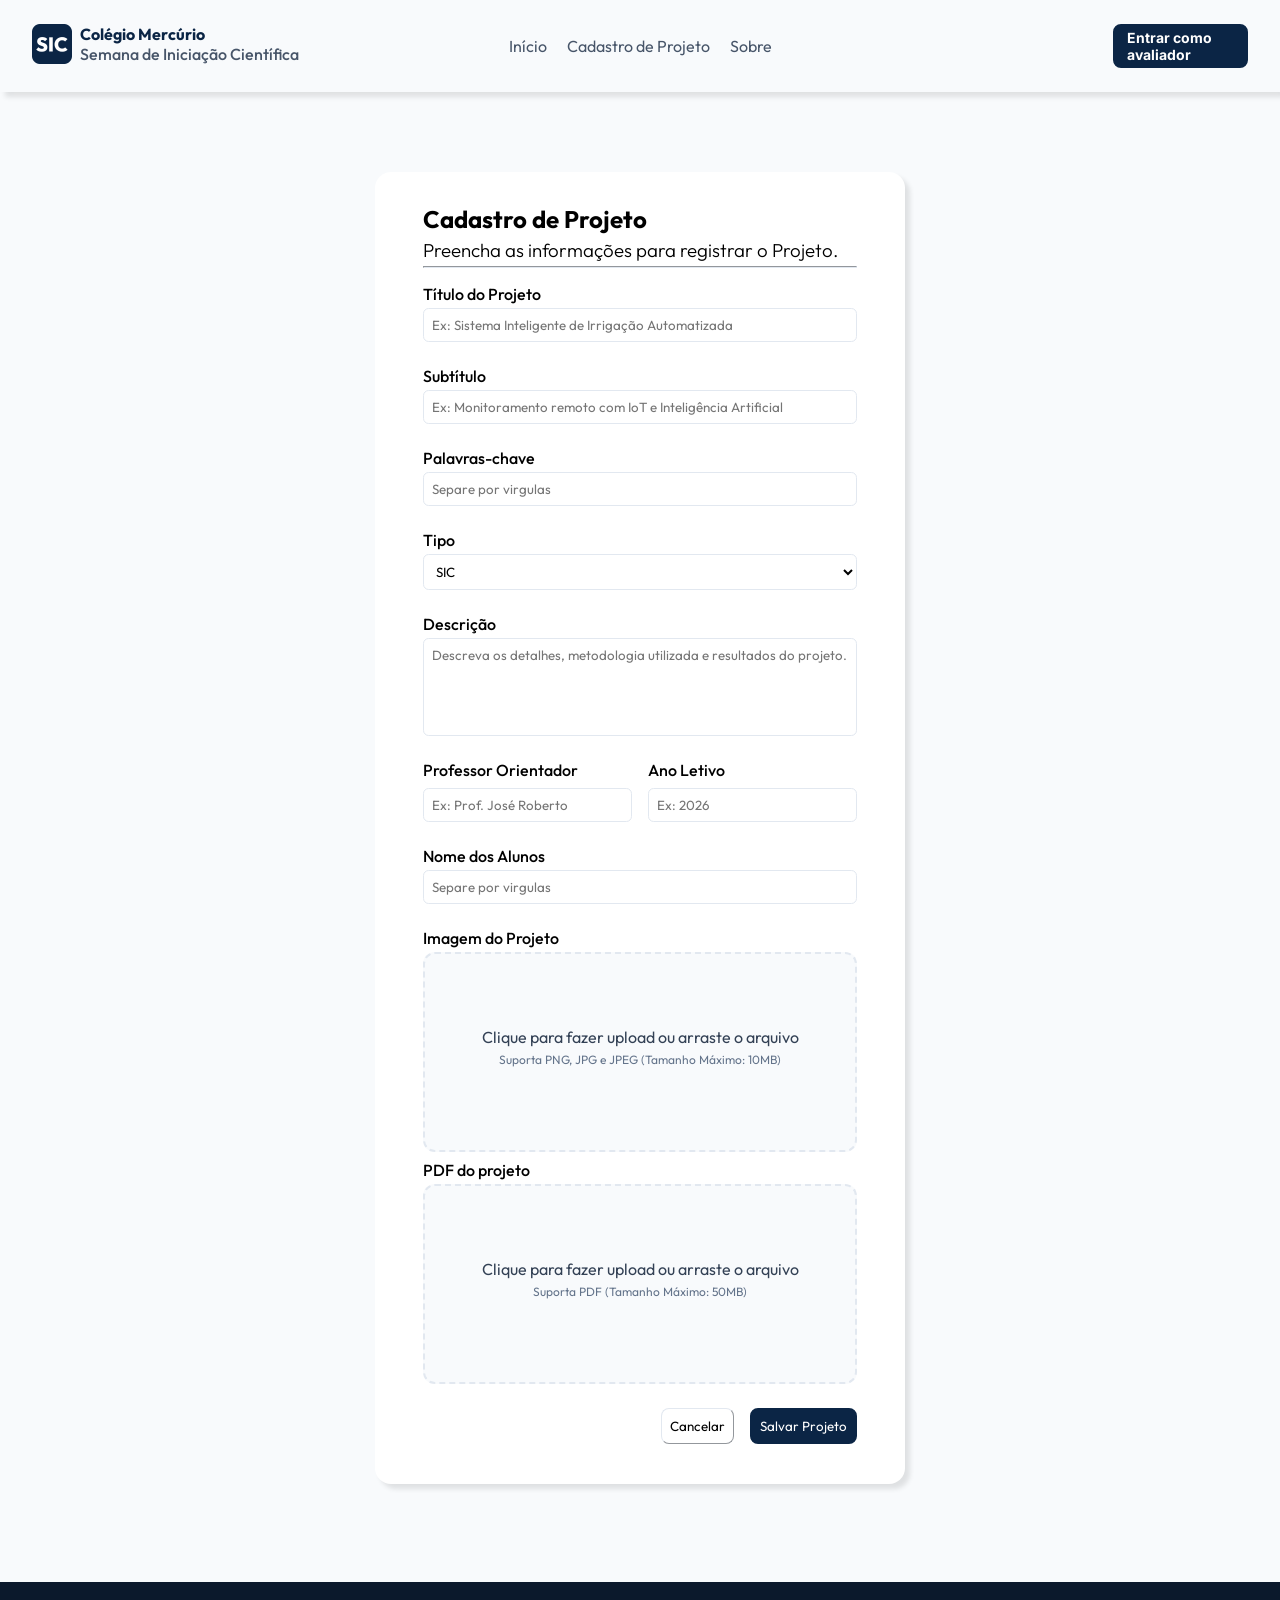
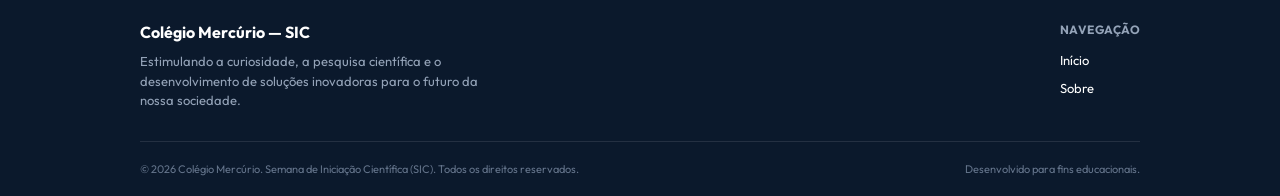
==== cadastro-projeto.html @ 9bd65e4a "Consertar css errado, suporte para PDF no cadastro de projeto" ====
<!doctype html>
<html lang="pt-br">
    <head>
        <meta charset="UTF-8" />
        <meta name="viewport" content="width=device-width, initial-scale=1.0" />
        <link rel="stylesheet" href="css/style.css" />
        <link rel="stylesheet" href="css/form.css" />
        <link rel="stylesheet" href="css/cadastro.css" />
        <link
            href="https://cdn.boxicons.com/3.0.8/fonts/basic/boxicons.min.css"
            rel="stylesheet"
        />
        <link
            href="https://cdn.boxicons.com/3.0.8/fonts/brands/boxicons-brands.min.css"
            rel="stylesheet"
        />
        <script src="scripts/cadastro-projeto.js"></script>
        <title>Cadastro - Colégio Mercúrio</title>
    </head>
    <body>
        <nav>
            <div class="logo">
                <a href="index.html"
                    ><img class="logoImg" src="assets/images/logo.png"
                /></a>
                <div class="logoTexts">
                    <h2>Colégio Mercúrio</h2>
                    <h3>Semana de Iniciação Científica</h3>
                </div>
            </div>
            <div class="links">
                <a href="index.html">Início</a>
                <a href="cadastro-projeto.html">Cadastro de Projeto</a>
                <a href="sobre.html">Sobre</a>
            </div>
            <div class="signIn">
                <a href="login.html"
                    ><i class="bx bx-user"></i>Entrar como avaliador</a
                >
            </div>
        </nav>
        <section class="middle">
            <div class="form">
                <h2>Cadastro de Projeto</h2>
                <h3>Preencha as informações para registrar o Projeto.</h3>
                <hr />
                <label for="title">Título do Projeto</label>
                <input
                    type="text"
                    id="title"
                    placeholder="Ex: Sistema Inteligente de Irrigação Automatizada"
                />
                <label for="subtitle">Subtítulo</label>
                <input
                    type="text"
                    id="subtitle"
                    placeholder="Ex: Monitoramento remoto com IoT e Inteligência Artificial"
                />
                <label for="tags">Palavras-chave</label>
                <input
                    type="text"
                    id="tags"
                    placeholder="Separe por virgulas"
                />
                <label for="type">Tipo</label>
                <select id="type">
                    <option value="SIC">SIC</option>
                    <option value="SIP">SIP</option>
                </select>
                <label for="description">Descrição</label>
                <textarea
                    type="text"
                    id="description"
                    placeholder="Descreva os detalhes, metodologia utilizada e resultados do projeto."
                    cols="50"
                    rows="5"
                ></textarea>
                <div class="row">
                    <div class="column flex-fill">
                        <label for="professor">Professor Orientador</label>
                        <input
                            type="text"
                            id="professor"
                            placeholder="Ex: Prof. José Roberto"
                        />
                    </div>
                    <div class="column flex-fill">
                        <label for="year">Ano Letivo</label>
                        <input type="text" id="year" placeholder="Ex: 2026" />
                    </div>
                </div>
                <label for="authors">Nome dos Alunos</label>
                <input
                    type="text"
                    id="authors"
                    placeholder="Separe por virgulas"
                />
                <label for="dropZoneImage">Imagem do Projeto</label>
                <div class="drop-zone" id="dropZoneImage">
                    <input
                        type="file"
                        id="fileInputImage"
                        accept="image/jpeg,image/png,image/jpg"
                        hidden
                    />
                    <div class="drop-zone-content">
                        <i class="bx bx-image-plus"></i>
                        <p class="drop-zone-text">
                            Clique para fazer upload ou arraste o arquivo
                        </p>
                        <p class="drop-zone-hint">
                            Suporta PNG, JPG e JPEG (Tamanho Máximo: 10MB)
                        </p>
                    </div>

                    <div class="file-list" id="fileListImage"></div>
                </div>
                <label for="dropZonePDF">PDF do projeto</label>
                <div class="drop-zone" id="dropZonePDF">
                    <input
                        type="file"
                        id="fileInputPDF"
                        accept="application/pdf"
                        hidden
                    />
                    <div class="drop-zone-content">
                        <i class="bx bx-image-plus"></i>
                        <p class="drop-zone-text">
                            Clique para fazer upload ou arraste o arquivo
                        </p>
                        <p class="drop-zone-hint">
                            Suporta PDF (Tamanho Máximo: 50MB)
                        </p>
                    </div>

                    <div class="file-list" id="fileListPDF"></div>
                </div>
                <div class="right action-button-div">
                    <button>Cancelar</button>
                    <button class="main">Salvar Projeto</button>
                </div>
            </div>
        </section>
        <footer>
            <div class="footer-content">
                <div class="footer-info">
                    <h3>Colégio Mercúrio — SIC</h3>
                    <p>
                        Estimulando a curiosidade, a pesquisa científica e o
                        desenvolvimento de soluções inovadoras para o futuro da
                        nossa sociedade.
                    </p>
                </div>
                <div class="footer-nav">
                    <h4>Navegação</h4>
                    <ul>
                        <li><a href="index.html">Início</a></li>
                        <li><a href="sobre.html">Sobre</a></li>
                    </ul>
                </div>
            </div>
            <div class="footer-bottom">
                <p>
                    &copy; 2026 Colégio Mercúrio. Semana de Iniciação Científica
                    (SIC). Todos os direitos reservados.
                </p>
                <p>Desenvolvido para fins educacionais.</p>
            </div>
        </footer>
    </body>
</html>
---- css/style.css ----
@import url("https://fonts.googleapis.com/css2?family=Inter:ital,opsz,wght@0,14..32,100..900;1,14..32,100..900&family=Outfit:wght@100..900&display=swap");

* {
    margin: 0;
    padding: 0;
    box-sizing: border-box;
    font-family: "Outfit", sans-serif;
}

html {
    scroll-behavior: smooth;
}

a {
    text-decoration: none;
    color: #061b0e;
}

img {
    object-fit: cover;
}

body {
    background-color: #f8fafc;
}

nav {
    position: relative;
    padding: 1.5rem 2rem;
    display: flex;
    flex-direction: column;
    align-items: center;
    /*height: 80px;*/
    box-shadow: 5px 5px 5px rgba(0, 0, 0, 0.1);
}

nav .signIn {
    justify-content: flex-end;
    flex: 1;
}

nav .logo {
    display: flex;
    gap: 8px;
    flex: 1;
}

nav .logoImg {
    width: 40px;
}

nav .logoTexts {
    display: flex;
    flex-direction: column;
}

nav .logoTexts h2 {
    font-weight: bold;
    font-size: 16px;
    color: #0b2545;
}

nav .logoTexts h3 {
    font-weight: 500;
    font-size: 16px;
    color: #475569;
}

nav .links {
    display: flex;
    align-items: center;
    flex: 2;
    justify-content: center;
    row-gap: 1rem;
    flex-direction: column;
}

@media (max-width: 1024px) {
    nav .links :first-child {
        margin-top: 1rem;
    }
    nav .links :last-child {
        margin-bottom: 1rem;
    }
}
@media (min-width: 1024px) {
    nav .links {
        flex-direction: row;
    }
    nav {
        flex-direction: row;
    }
}

nav .links a {
    color: #475569;
}

nav .links a:not(:last-child) {
    margin-right: 20px;
}

nav .signIn {
    display: flex;
    align-items: center;
}

nav .signIn a {
    display: flex;
    align-items: center;
    justify-content: center;
    gap: 4px;
    width: 135px;
    height: 44px;
    background-color: #0b2545;
    color: #fff;
    padding: 8px;
    border: solid 2px #0b2545;
    border-radius: 8px;
    font-family: "Inter", sans-serif;
    font-size: 14px;
    font-weight: bold;
    cursor: pointer;
    transition: all 0.15s ease;
}

nav .signIn a:hover {
    border: solid 2px #0b2545;
    background-color: #fff;
    color: #0b2545;
}

nav .signIn a i {
    font-size: 16px;
}

.middle {
    display: flex;
    flex-direction: row;
    justify-content: center;
}

.right {
    display: flex;
    flex-direction: row;
    justify-content: right;
}

textarea {
    resize: none;
}

.row {
    display: flex;
    flex-direction: row;
    gap: 1rem;
}

.self-center {
    align-content: center;
}

.column {
    display: flex;
    flex-direction: column;
    gap: 1rem;
}

.hidden {
    display: none;
}

footer {
    background-color: #0b192c;
    color: #ffffff;
    padding: 40px 5% 20px 5%;
    margin-top: 50px;
}

.footer-content {
    max-width: 1000px;
    margin: 0 auto;
    display: flex;
    justify-content: space-between;
    border-bottom: 1px solid rgba(255, 255, 255, 0.1);
    padding-bottom: 30px;
}

.footer-info h3 {
    font-size: 16px;
    margin-bottom: 10px;
}

.footer-info p {
    font-size: 13px;
    color: #94a3b8;
    max-width: 350px;
    line-height: 1.5;
}

.footer-nav h4 {
    font-size: 12px;
    text-transform: uppercase;
    letter-spacing: 0.5px;
    margin-bottom: 12px;
    color: #94a3b8;
}

.footer-nav ul {
    list-style: none;
}

.footer-nav ul li {
    margin-bottom: 8px;
}

.footer-nav ul li a {
    color: #ffffff;
    text-decoration: none;
    font-size: 13px;
}

.footer-bottom {
    max-width: 1000px;
    margin: 20px auto 0 auto;
    display: flex;
    justify-content: space-between;
    font-size: 11px;
    color: #64748b;
}
---- css/form.css ----
.form {
    background-color: #ffffff;
    border-color: #e2e8f0;
    border-width: 24px;
    display: flex;
    flex-direction: column;
    border-radius: 1rem;
    padding-left: 3rem;
    padding-right: 3rem;
    padding-top: 2rem;
    padding-bottom: 1.5rem;
    margin-top: 5rem;
    margin-bottom: 3rem;
    max-width: 75dvw;
    box-shadow: 5px 5px 5px rgba(0, 0, 0, 0.1);
}

@media (min-width: 1024px) {
    .form {
        max-width: 50dvw;
    }
}
.form h3 {
    font-weight: 300;
    margin-bottom: 0.25rem;
    margin-top: 0.25rem;
}

label {
    text-align: left;
    margin-top: 0.5rem;
    margin-bottom: 0.25rem;
    font-weight: 500;
}
hr {
    border-color: #e2e8f0;
    margin-bottom: 0.5rem;
}

input,
textarea,
select {
    background-color: #ffffff;
    border: 1px solid #E2E8F0;
    border-width: 1px;
    border-radius: 0.35rem;
    margin-bottom: 1rem;
    padding: 0.5rem;
    outline: none;
}

input:focus {
    border: 1px solid #c8ccd3;
}

button:not(.show-password) {
    background-color: white;
    border-color: #e2e8f0;  
    border-width: 1px;
    padding: 0.5rem;
    border-radius: 0.5rem;
    cursor: pointer;
    transition-duration: 0.1s;
    transition-property: background-color;
}

button.show-password {
    font-size: 1.2rem;
    background-color: transparent;
    cursor: pointer;
    border-width: 0px;
}
#toggle-password-visibility {
    padding: 0.25rem;
}
#password-error, #name-error, #validation-error {
    color: red;
    font-size: 0.8rem;
    margin-bottom: 1.5rem;
}
button:not(.show-password):hover {
    background-color: #f0f0f0;
}

button:not(.show-password)active {
    background-color: #e0e0e0;
}

button.main {
    background-color: #0b2545;
    border: solid 2px #0b2545;
    border-radius: 8px;
    color: white;
}

button.main:hover {
    border: solid 2px #0b2545;
    background-color: #fff;
    color: #0b2545;
}

button.main:active {
    background-color: #0b2545;
    border: solid 2px #0b2545;
    color: white;
}
---- css/cadastro.css ----
.flex-fill {
    flex: 1;
}

div .column {
    row-gap: 0.25rem;
}

.drop-zone {
    min-height: 200px;
    padding: 25px;
    display: flex;
    flex-direction: column;
    align-items: center;
    justify-content: center;
    background-color: #f8fafc;
    border: 2px dashed #e2e8f0;
    border-radius: 12px;
    cursor: pointer;
    transition: all 0.2s ease;
}

.drop-zone.drag-over {
    background-color: #edf4fe;
    border-color: var(--border-active);
    transform: scale(1.01);
}

.drop-zone-content {
    text-align: center;
    pointer-events: none;
}

i {
    font-size: 40px;
}

.drop-zone-text {
    font-size: 16px;
    color: #334155;
    margin: 5px 0;
}

.browse-link {
    color: var(--primary-color);
    font-weight: 600;
    text-decoration: underline;
}

.drop-zone-hint {
    font-size: 12px;
    color: #64748b;
    margin-top: 5px;
}

.file-list {
    width: 100%;
    margin-top: 15px;
}

.file-item {
    display: flex;
    align-items: center;
    justify-content: space-between;
    background: white;
    padding: 8px 12px;
    border-radius: 6px;
    border: 1px solid #e2e8f0;
    font-size: 14px;
    color: #334155;
}

.action-button-div {
    margin-top: 1.5rem;
    margin-bottom: 1rem;
    gap: 1rem;
}
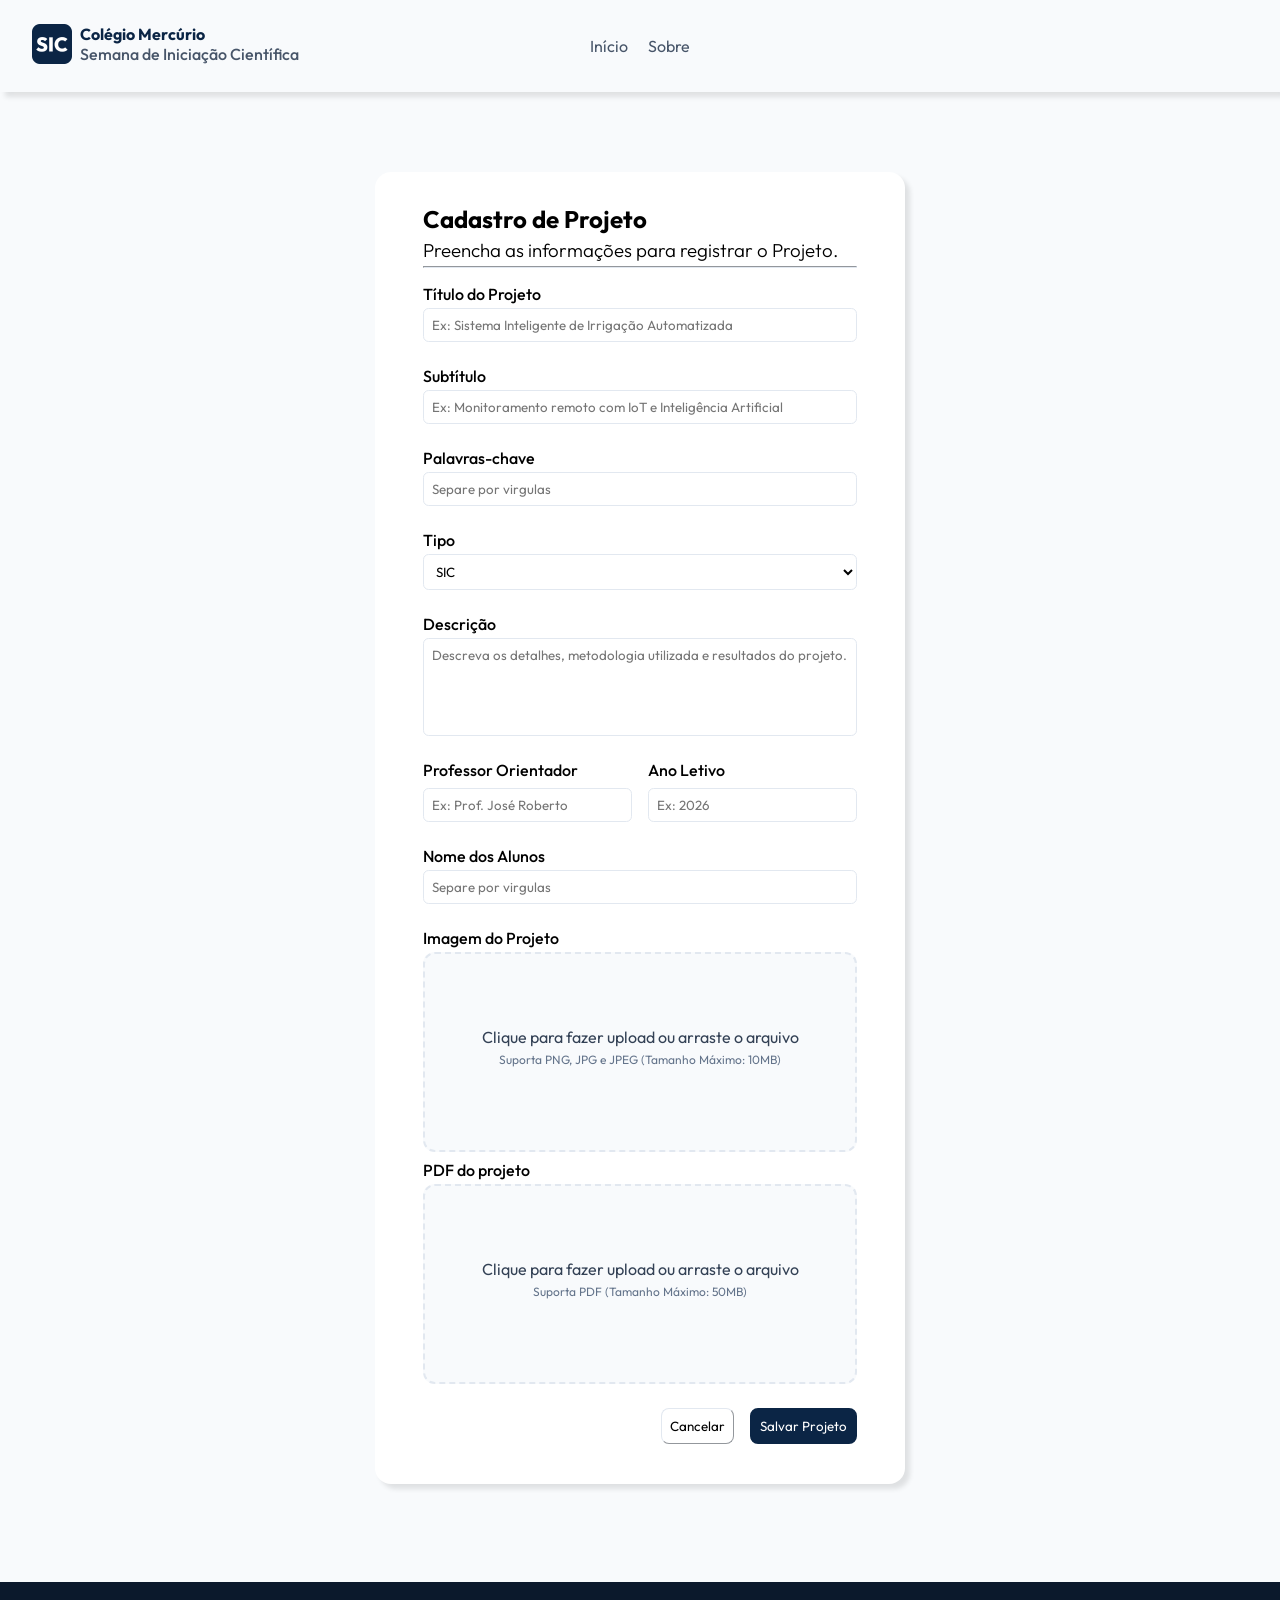
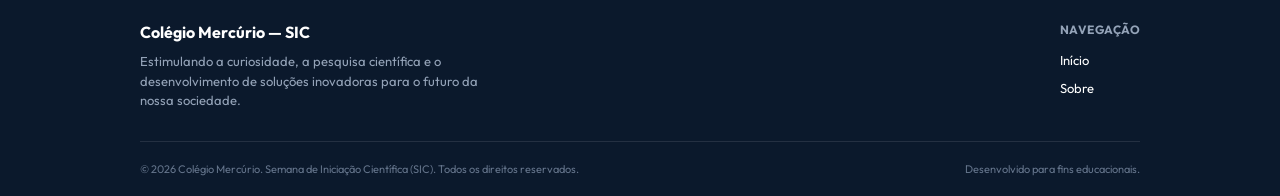
==== commit f3bde82a: "Implementação inicial da api" ====
--- a/cadastro-projeto.html
+++ b/cadastro-projeto.html
@@ -16,6 +16,9 @@
         />
         <script src="scripts/cadastro-projeto.js"></script>
         <title>Cadastro - Colégio Mercúrio</title>
+        <script src="scripts/api.js"></script>
+        <script src="scripts/auth.js"></script>
+        <script src="scripts/nav.js"></script>
     </head>
     <body>
         <nav>
@@ -30,13 +33,13 @@
             </div>
             <div class="links">
                 <a href="index.html">Início</a>
-                <a href="cadastro-projeto.html">Cadastro de Projeto</a>
+                <a href="cadastro-projeto.html" id="cadastro-projeto" class="hidden">Cadastro de Projeto</a>
                 <a href="sobre.html">Sobre</a>
             </div>
+
             <div class="signIn">
-                <a href="login.html"
-                    ><i class="bx bx-user"></i>Entrar como avaliador</a
-                >
+                <button id="logout" class="hidden">Sair da conta</button>
+                <a href="login.html" id="login" class="hidden"><i class="bx bx-user"></i>Entrar como avaliador</a>
             </div>
         </nav>
         <section class="middle">
--- a/css/style.css
+++ b/css/style.css
@@ -30,8 +30,8 @@
     display: flex;
     flex-direction: column;
     align-items: center;
-    /*height: 80px;*/
     box-shadow: 5px 5px 5px rgba(0, 0, 0, 0.1);
+    view-transition-name: main-navigation;
 }
 
 nav .signIn {
@@ -68,6 +68,7 @@
 
 nav .links {
     display: flex;
+    text-align: center;
     align-items: center;
     flex: 2;
     justify-content: center;
@@ -94,6 +95,12 @@
 
 nav .links a {
     color: #475569;
+    transition-duration: 200ms;
+    transition-property: padding-bottom;
+}
+
+nav .links a:hover {
+    padding-bottom: 0.5rem;
 }
 
 nav .links a:not(:last-child) {
@@ -105,14 +112,13 @@
     align-items: center;
 }
 
-nav .signIn a {
+nav .signIn a, nav .signIn button {
     display: flex;
     align-items: center;
     justify-content: center;
     gap: 4px;
     width: 135px;
     height: 44px;
-    background-color: #0b2545;
     color: #fff;
     padding: 8px;
     border: solid 2px #0b2545;
@@ -124,13 +130,29 @@
     transition: all 0.15s ease;
 }
 
+nav .signIn a {
+    background-color: #0b2545;
+    border: solid 2px #0b2545;
+}
+
+nav .signIn button {
+    background-color: red;
+    border: solid 2px red;
+}
+
+nav .signIn button:hover {
+    border: solid 2px darkred;
+    background-color: #fff;
+    color: darkred;
+}
+
 nav .signIn a:hover {
     border: solid 2px #0b2545;
     background-color: #fff;
     color: #0b2545;
 }
 
-nav .signIn a i {
+nav .signIn a i, nav .signIn button i {
     font-size: 16px;
 }
 
@@ -167,7 +189,7 @@
 }
 
 .hidden {
-    display: none;
+    display: none !important;
 }
 
 footer {
@@ -228,3 +250,43 @@
     font-size: 11px;
     color: #64748b;
 }
+
+/* view transition */
+/* this is super cool???? i learnt about this like today */
+/* no firefox support though :( */
+@view-transition {
+    navigation: auto;
+}
+
+@keyframes fadeout {
+    from {
+        opacity: 100%;
+    }
+
+    to {
+        opacity: 0%;
+    }
+}
+
+@keyframes fadein {
+    from {
+        opacity: 0%;
+    }
+
+    to {
+        opacity: 100%;
+    }
+}
+
+::view-transition-old(root) {
+    animation: 0.4s ease-in both fadeout;
+}
+
+::view-transition-new(root) {
+    animation: 0.4s ease-in both 0.4s fadein;
+}
+
+/* nav wont fade now */
+::view-transition-group(main-navigation) {
+    animation-duration: 0s;
+}
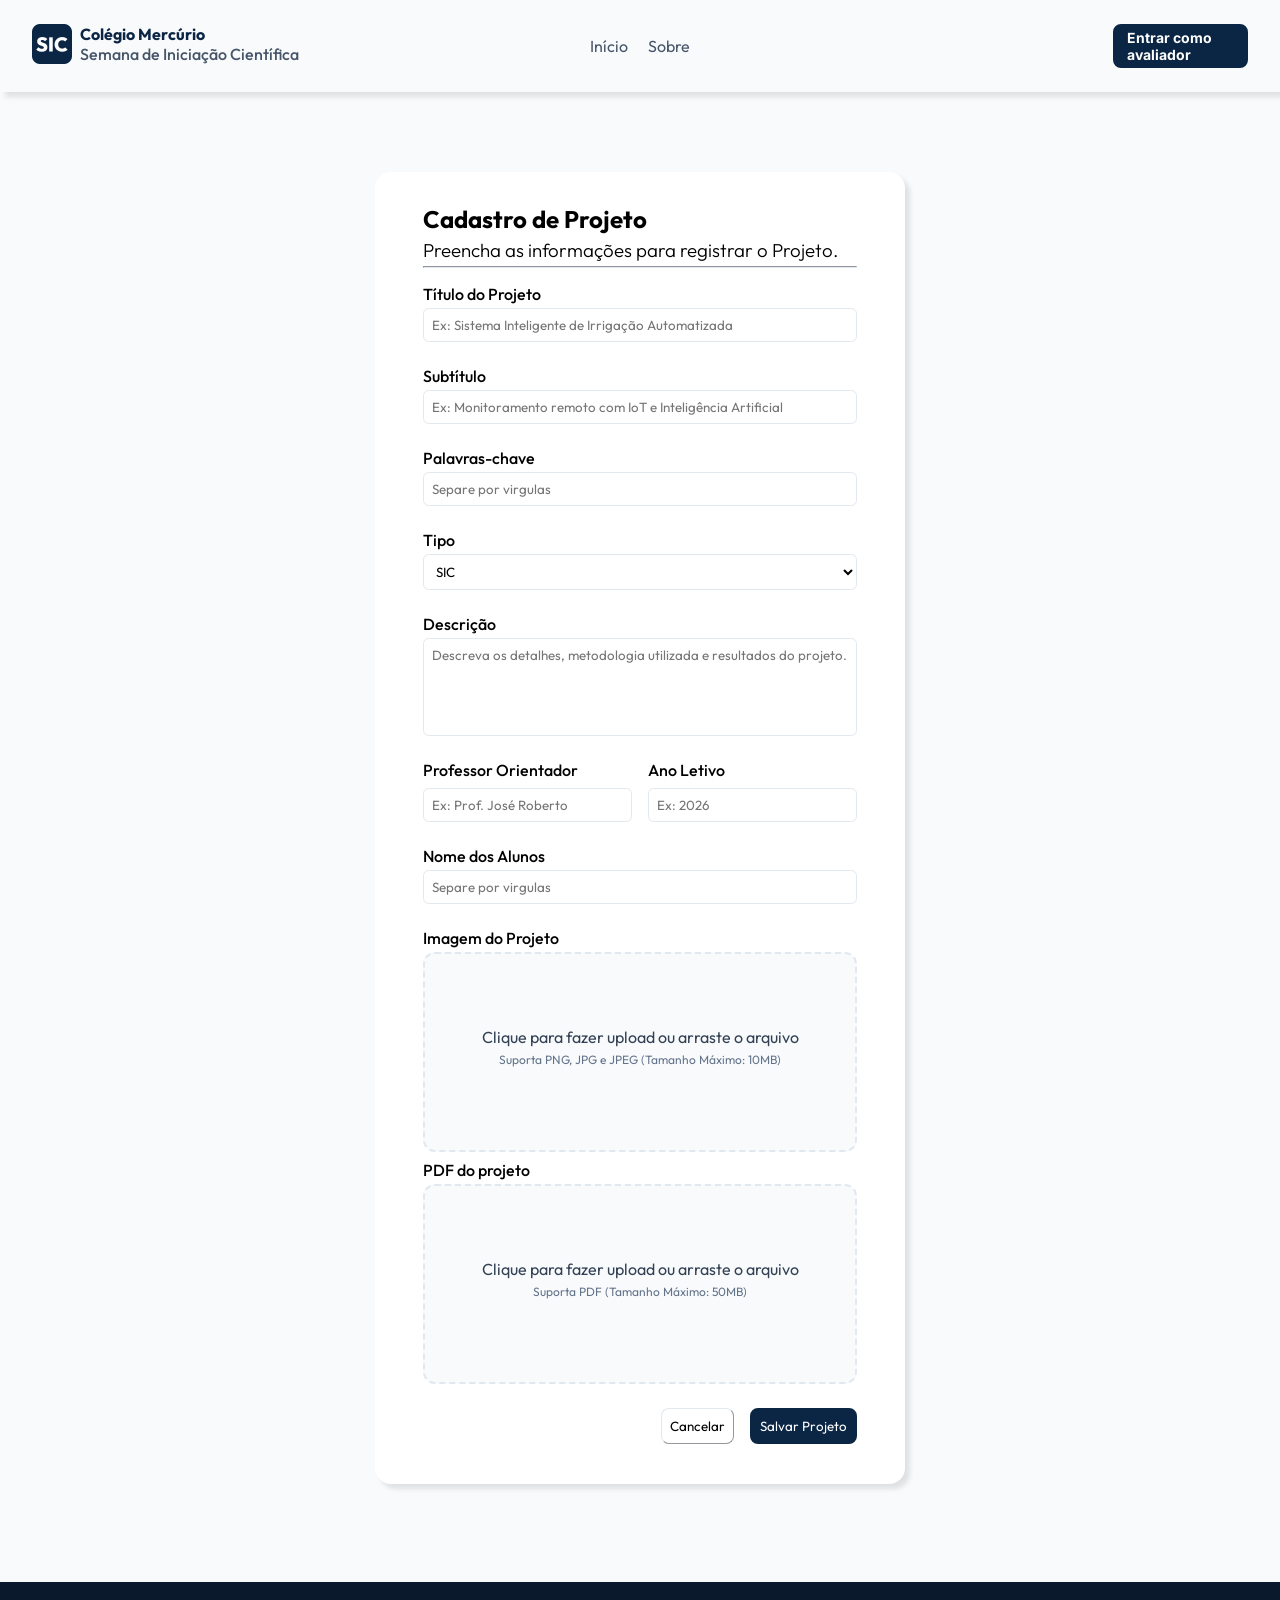
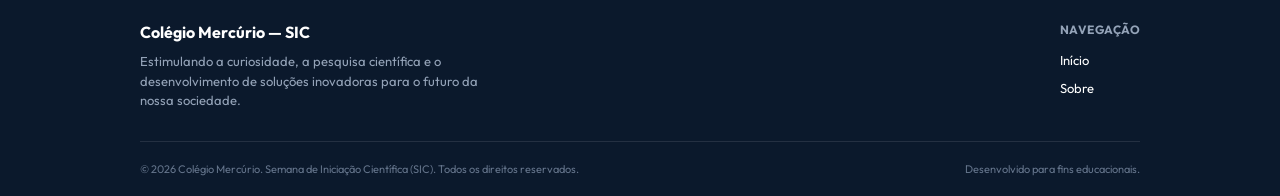
==== commit 0c1d0d46: "Suporte para criação de projetos" ====
--- a/cadastro-projeto.html
+++ b/cadastro-projeto.html
@@ -33,13 +33,23 @@
             </div>
             <div class="links">
                 <a href="index.html">Início</a>
-                <a href="cadastro-projeto.html" id="cadastro-projeto" class="hidden">Cadastro de Projeto</a>
+                <a
+                    href="cadastro-projeto.html"
+                    id="cadastro-projeto"
+                    class="hidden"
+                    >Cadastro de Projeto</a
+                >
                 <a href="sobre.html">Sobre</a>
             </div>
 
             <div class="signIn">
+                <a href="registrar.html" id="register" class="hidden"
+                    ><i class="bx bx-user"></i>Registrar conta</a
+                >
                 <button id="logout" class="hidden">Sair da conta</button>
-                <a href="login.html" id="login" class="hidden"><i class="bx bx-user"></i>Entrar como avaliador</a>
+                <a href="login.html" id="login" class="hidden"
+                    ><i class="bx bx-user"></i>Entrar como avaliador</a
+                >
             </div>
         </nav>
         <section class="middle">
@@ -140,7 +150,7 @@
                 </div>
                 <div class="right action-button-div">
                     <button>Cancelar</button>
-                    <button class="main">Salvar Projeto</button>
+                    <button id="submit" class="main">Salvar Projeto</button>
                 </div>
             </div>
         </section>
--- a/css/style.css
+++ b/css/style.css
@@ -24,6 +24,30 @@
     background-color: #f8fafc;
 }
 
+dialog {
+    position: absolute;
+    background-color: transparent;
+    border: 0px;
+    top: 0px;
+    width: 100%;
+    height: 100%;
+    align-items: center;
+    justify-content: center;
+}
+
+dialog:open {
+    display: flex;
+}
+
+.dialogBody {
+    padding: 2rem;
+    background-color: #ffffff;
+    border-color: #e2e8f0;
+    border-width: 24px;
+    box-shadow: 5px 5px 5px rgba(0, 0, 0, 0.1);
+    border-radius: 1rem;
+}
+
 nav {
     position: relative;
     padding: 1.5rem 2rem;
@@ -37,6 +61,7 @@
 nav .signIn {
     justify-content: flex-end;
     flex: 1;
+    column-gap: 1rem;
 }
 
 nav .logo {
@@ -112,7 +137,8 @@
     align-items: center;
 }
 
-nav .signIn a, nav .signIn button {
+nav .signIn a,
+nav .signIn button {
     display: flex;
     align-items: center;
     justify-content: center;
@@ -152,7 +178,8 @@
     color: #0b2545;
 }
 
-nav .signIn a i, nav .signIn button i {
+nav .signIn a i,
+nav .signIn button i {
     font-size: 16px;
 }
 
@@ -251,6 +278,9 @@
     color: #64748b;
 }
 
+.full-height {
+    height: 100dvh;
+}
 /* view transition */
 /* this is super cool???? i learnt about this like today */
 /* no firefox support though :( */
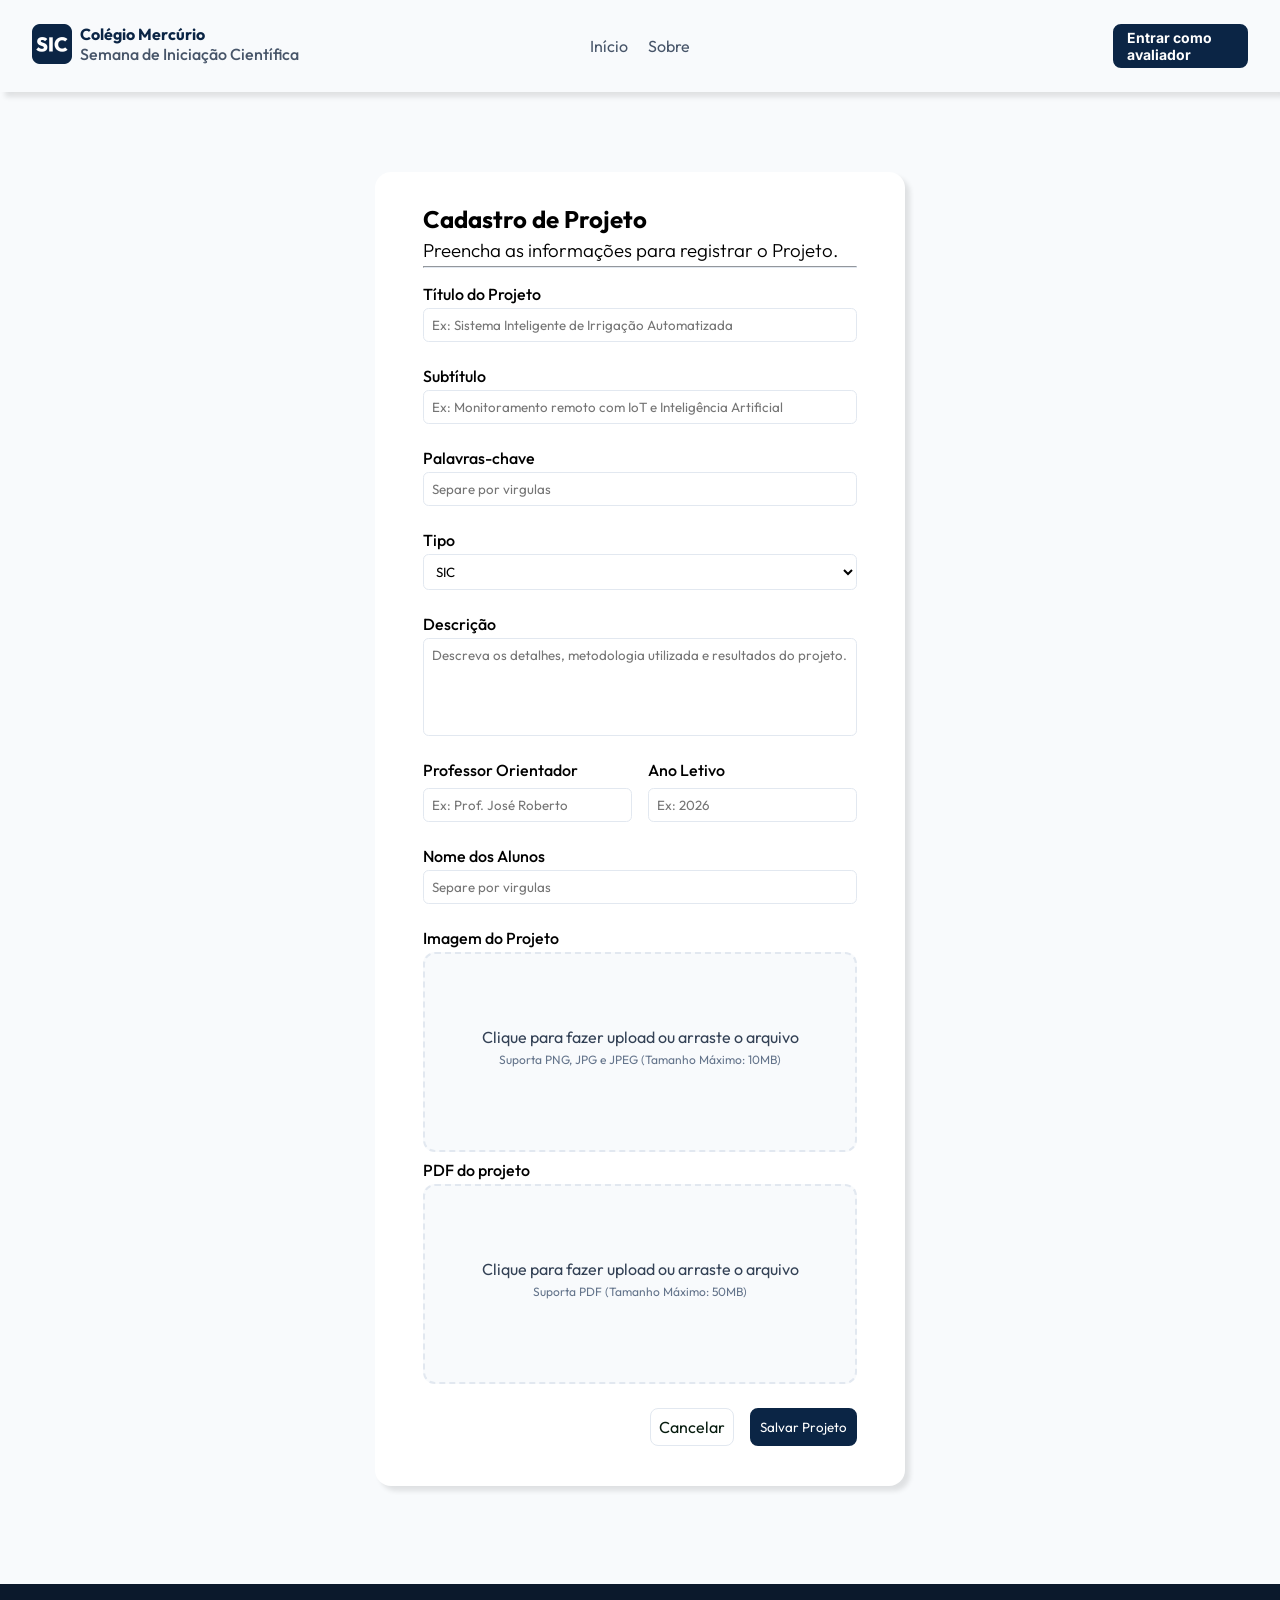
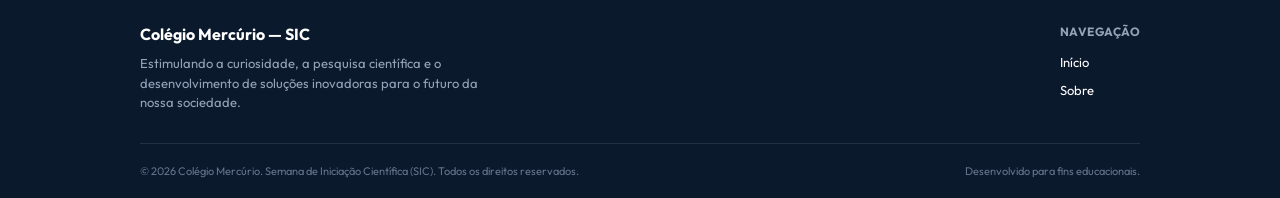
==== commit eca66f5f: "Integração com o backend no index & projeto.html" ====
--- a/cadastro-projeto.html
+++ b/cadastro-projeto.html
@@ -149,7 +149,7 @@
                     <div class="file-list" id="fileListPDF"></div>
                 </div>
                 <div class="right action-button-div">
-                    <button>Cancelar</button>
+                    <a href="index.html">Cancelar</a>
                     <button id="submit" class="main">Salvar Projeto</button>
                 </div>
             </div>
--- a/css/form.css
+++ b/css/form.css
@@ -41,7 +41,7 @@
 textarea,
 select {
     background-color: #ffffff;
-    border: 1px solid #E2E8F0;
+    border: 1px solid #e2e8f0;
     border-width: 1px;
     border-radius: 0.35rem;
     margin-bottom: 1rem;
@@ -55,7 +55,7 @@
 
 button:not(.show-password) {
     background-color: white;
-    border-color: #e2e8f0;  
+    border-color: #e2e8f0;
     border-width: 1px;
     padding: 0.5rem;
     border-radius: 0.5rem;
@@ -73,7 +73,9 @@
 #toggle-password-visibility {
     padding: 0.25rem;
 }
-#password-error, #name-error, #validation-error {
+#password-error,
+#name-error,
+#validation-error {
     color: red;
     font-size: 0.8rem;
     margin-bottom: 1.5rem;
@@ -82,7 +84,7 @@
     background-color: #f0f0f0;
 }
 
-button:not(.show-password)active {
+button:not(.show-password):active {
     background-color: #e0e0e0;
 }
 
@@ -103,4 +105,4 @@
     background-color: #0b2545;
     border: solid 2px #0b2545;
     color: white;
-}+}
--- a/css/cadastro.css
+++ b/css/cadastro.css
@@ -1,5 +1,3 @@
-
-
 .flex-fill {
     flex: 1;
 }
@@ -77,3 +75,23 @@
     margin-bottom: 1rem;
     gap: 1rem;
 }
+
+.action-button-div a {
+    background-color: white;
+    border-color: #e2e8f0;
+    border-width: 1px;
+    border-style: solid;
+    padding: 0.5rem;
+    border-radius: 0.5rem;
+    cursor: pointer;
+    transition-duration: 0.1s;
+    transition-property: background-color;
+}
+
+.action-button-div a:hover {
+    background-color: #f0f0f0;
+}
+
+.action-button-div a:active {
+    background-color: #e0e0e0;
+}
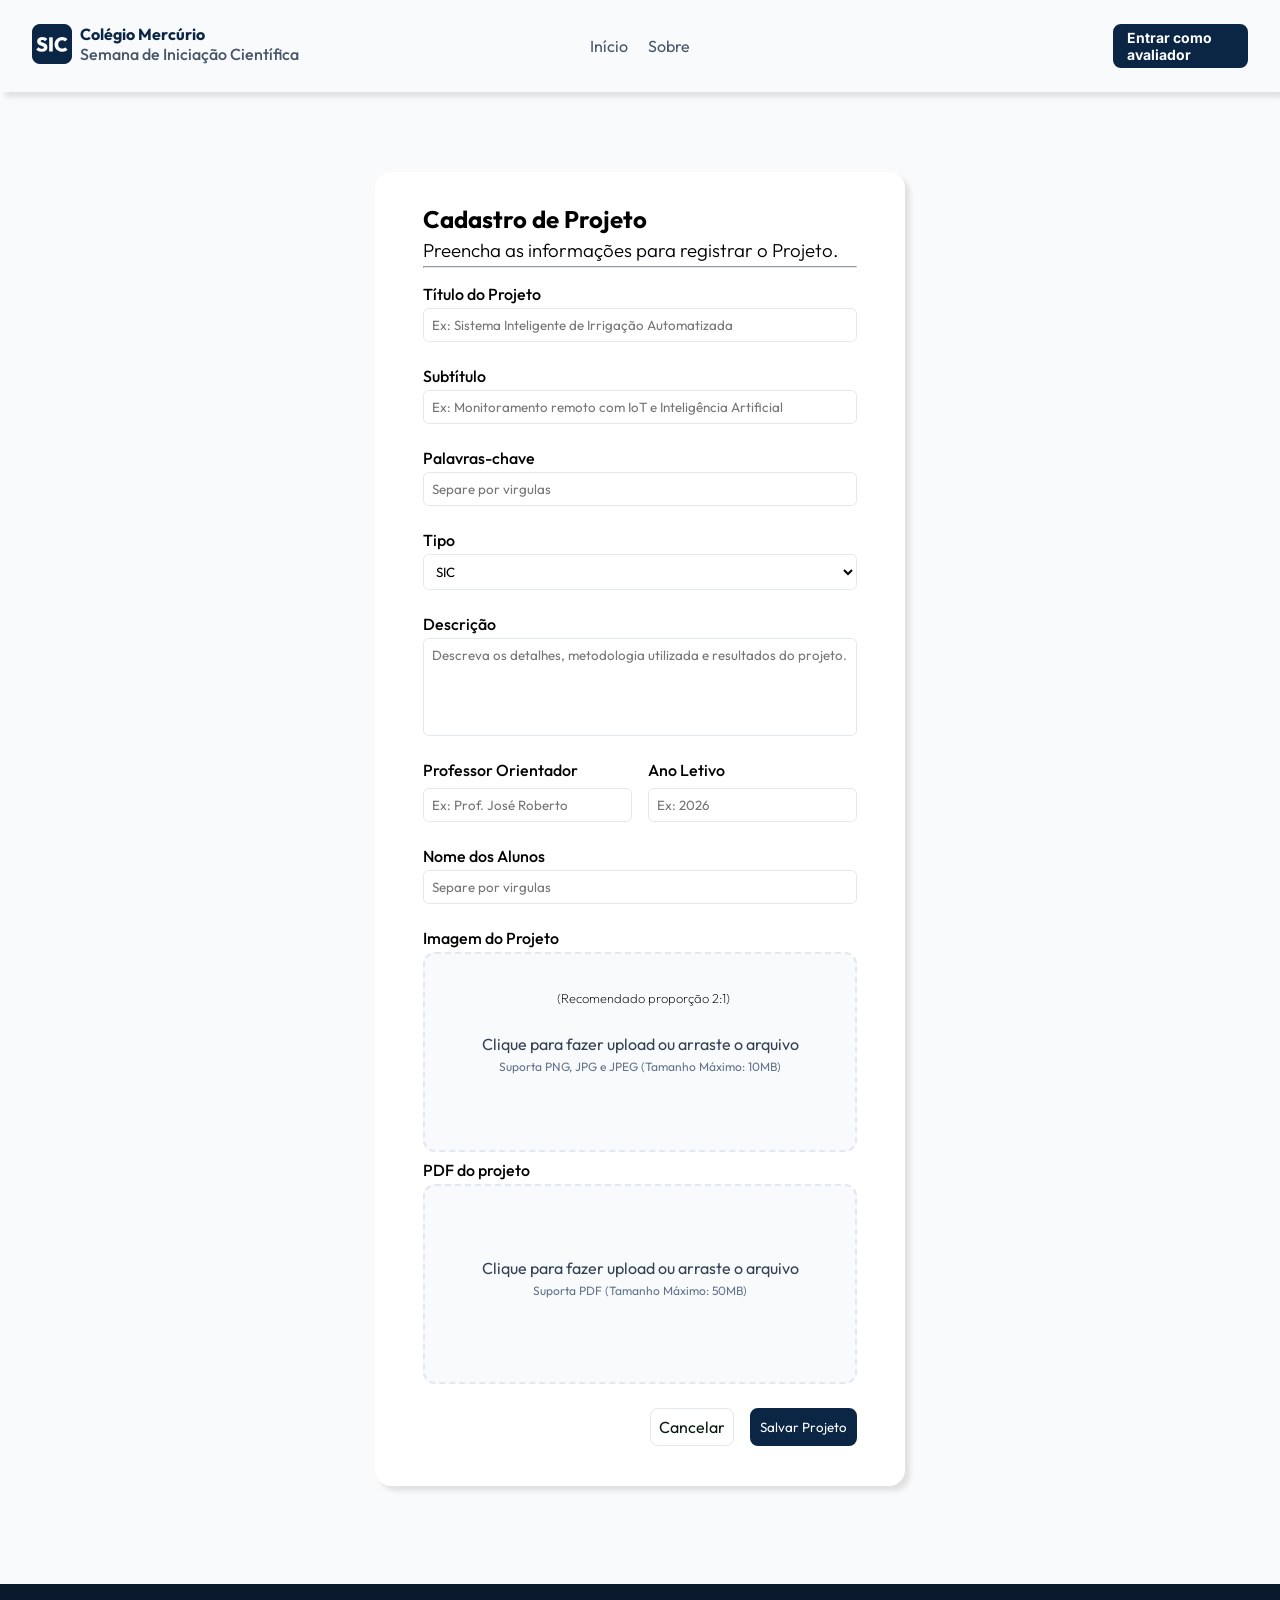
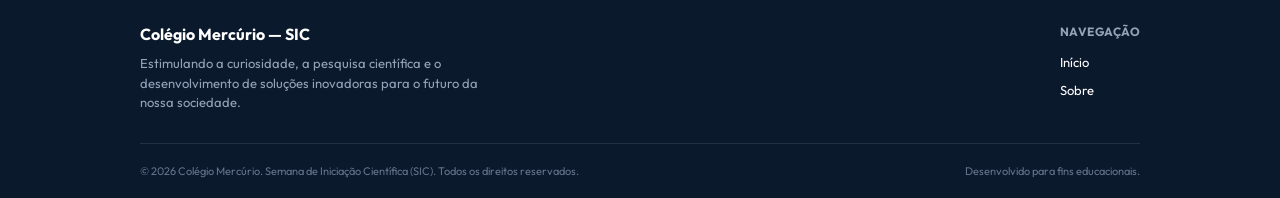
==== commit eda18ba1: "Fazer edição de projetos funcionar" ====
--- a/cadastro-projeto.html
+++ b/cadastro-projeto.html
@@ -116,6 +116,7 @@
                         accept="image/jpeg,image/png,image/jpg"
                         hidden
                     />
+                    <p class="recomendacao">(Recomendado proporção 2:1)</p>
                     <div class="drop-zone-content">
                         <i class="bx bx-image-plus"></i>
                         <p class="drop-zone-text">
@@ -136,6 +137,7 @@
                         accept="application/pdf"
                         hidden
                     />
+                    <p class="recomendacao"></p>
                     <div class="drop-zone-content">
                         <i class="bx bx-image-plus"></i>
                         <p class="drop-zone-text">
--- a/css/form.css
+++ b/css/form.css
@@ -53,6 +53,13 @@
     border: 1px solid #c8ccd3;
 }
 
+.recomendacao {
+    margin-left: 0.4rem;
+    margin-bottom: 1.4rem;
+    font-weight: 200;
+    font-size: 0.8rem;;
+}
+
 button:not(.show-password) {
     background-color: white;
     border-color: #e2e8f0;
--- a/css/cadastro.css
+++ b/css/cadastro.css
@@ -8,7 +8,9 @@
 
 .drop-zone {
     min-height: 200px;
-    padding: 25px;
+    padding-left: 25px;
+    padding-right: 25px;
+    padding-bottom: 25px;
     display: flex;
     flex-direction: column;
     align-items: center;
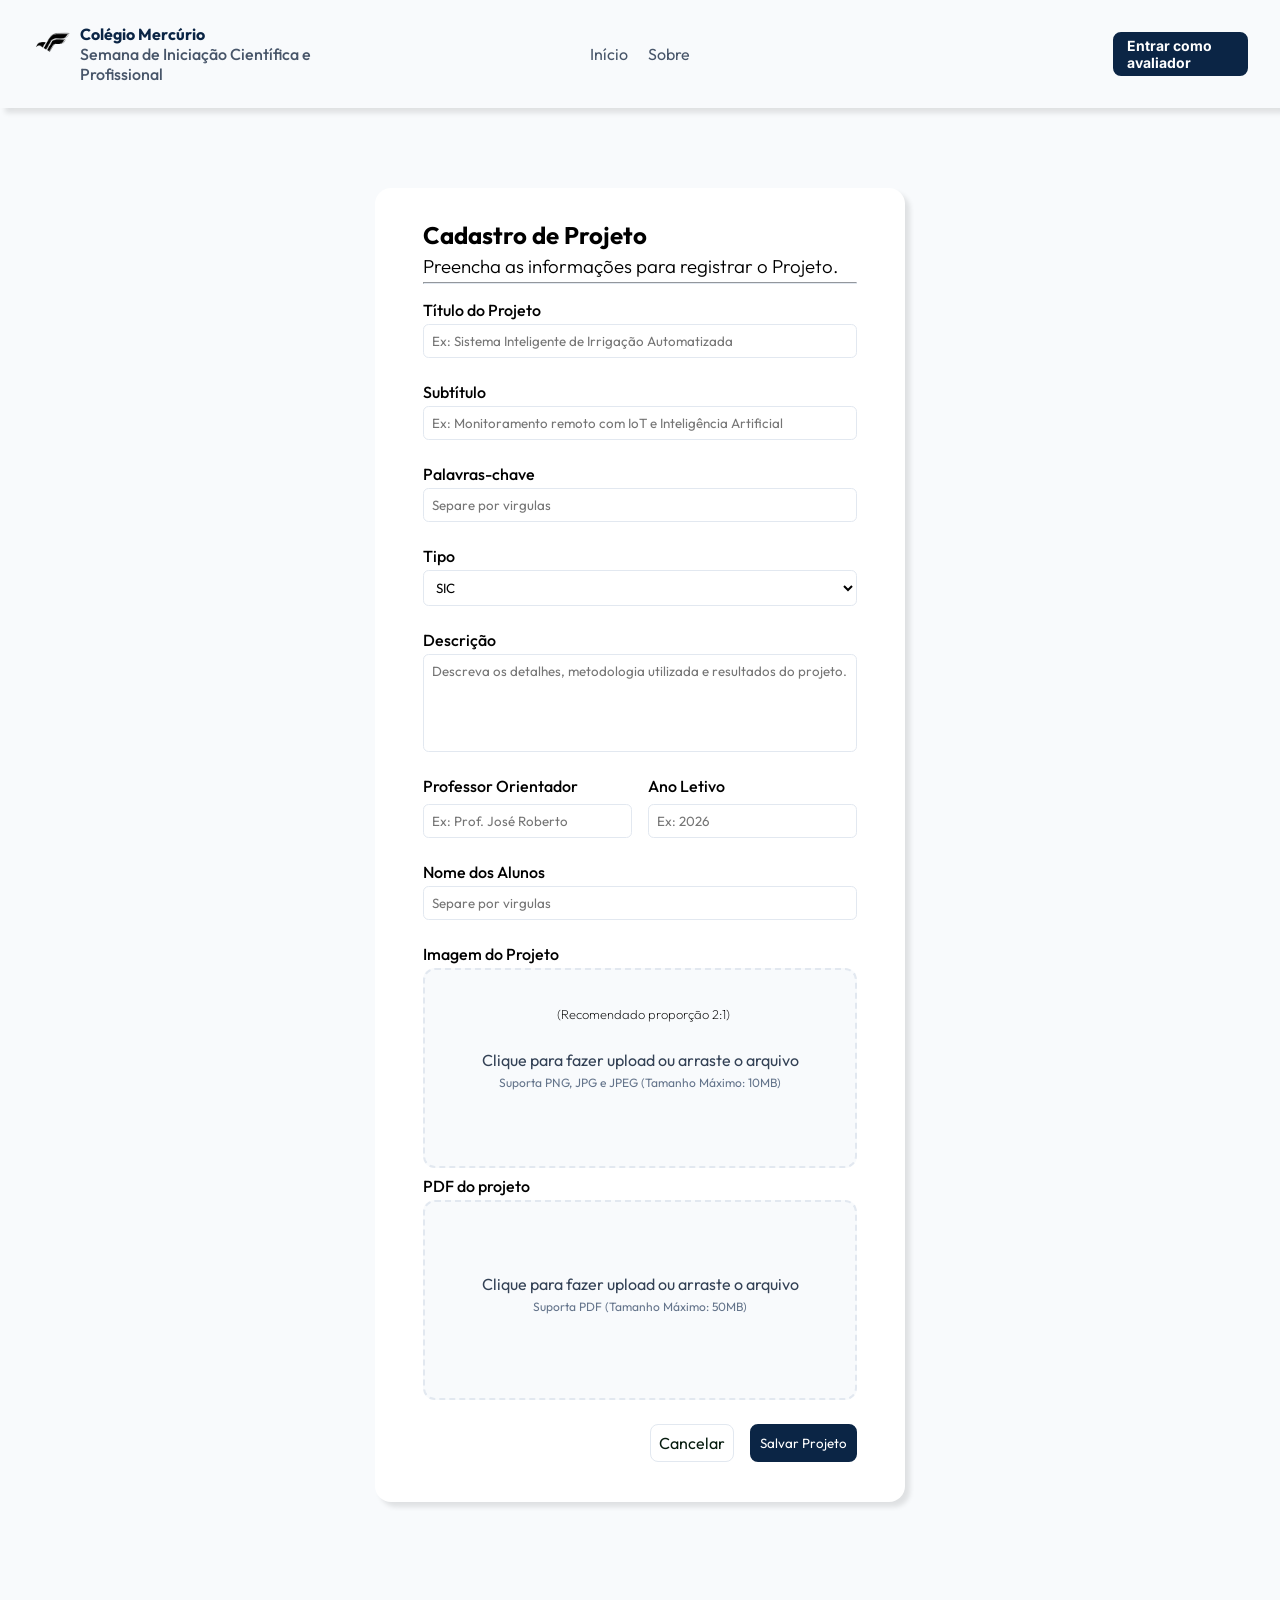
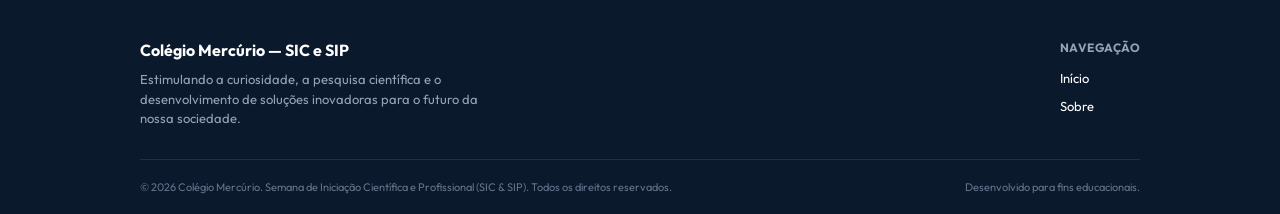
==== commit 8ce47811: "Fixes #1" ====
--- a/cadastro-projeto.html
+++ b/cadastro-projeto.html
@@ -21,6 +21,14 @@
         <script src="scripts/nav.js"></script>
     </head>
     <body>
+        <dialog id="dialog">
+            <div class="dialog-body">
+                <h3>Projeto criado com sucesso</h3>
+                <button onclick="document.getElementById('dialog').close()">
+                    Fechar
+                </button>
+            </div>
+        </dialog>
         <nav>
             <div class="logo">
                 <a href="index.html"
@@ -28,7 +36,7 @@
                 /></a>
                 <div class="logoTexts">
                     <h2>Colégio Mercúrio</h2>
-                    <h3>Semana de Iniciação Científica</h3>
+                    <h3>Semana de Iniciação Científica e Profissional</h3>
                 </div>
             </div>
             <div class="links">
@@ -159,7 +167,7 @@
         <footer>
             <div class="footer-content">
                 <div class="footer-info">
-                    <h3>Colégio Mercúrio — SIC</h3>
+                    <h3>Colégio Mercúrio — SIC e SIP</h3>
                     <p>
                         Estimulando a curiosidade, a pesquisa científica e o
                         desenvolvimento de soluções inovadoras para o futuro da
@@ -177,7 +185,7 @@
             <div class="footer-bottom">
                 <p>
                     &copy; 2026 Colégio Mercúrio. Semana de Iniciação Científica
-                    (SIC). Todos os direitos reservados.
+                    e Profissional (SIC & SIP). Todos os direitos reservados.
                 </p>
                 <p>Desenvolvido para fins educacionais.</p>
             </div>
--- a/css/form.css
+++ b/css/form.css
@@ -51,6 +51,24 @@
 
 input:focus {
     border: 1px solid #c8ccd3;
+}
+
+.dialog-body {
+    background-color: white;
+    border: 1px solid #c8ccd3;
+    padding: 2rem;
+    border-radius: 1rem;
+}
+
+.dialog-body button {
+    background-color: #0b2545 !important;
+    border: solid 2px #0b2545 !important;
+    border-radius: 8px;
+    color: white;
+}
+
+.dialog-body h3 {
+    margin-bottom: 1rem;
 }
 
 .recomendacao {
